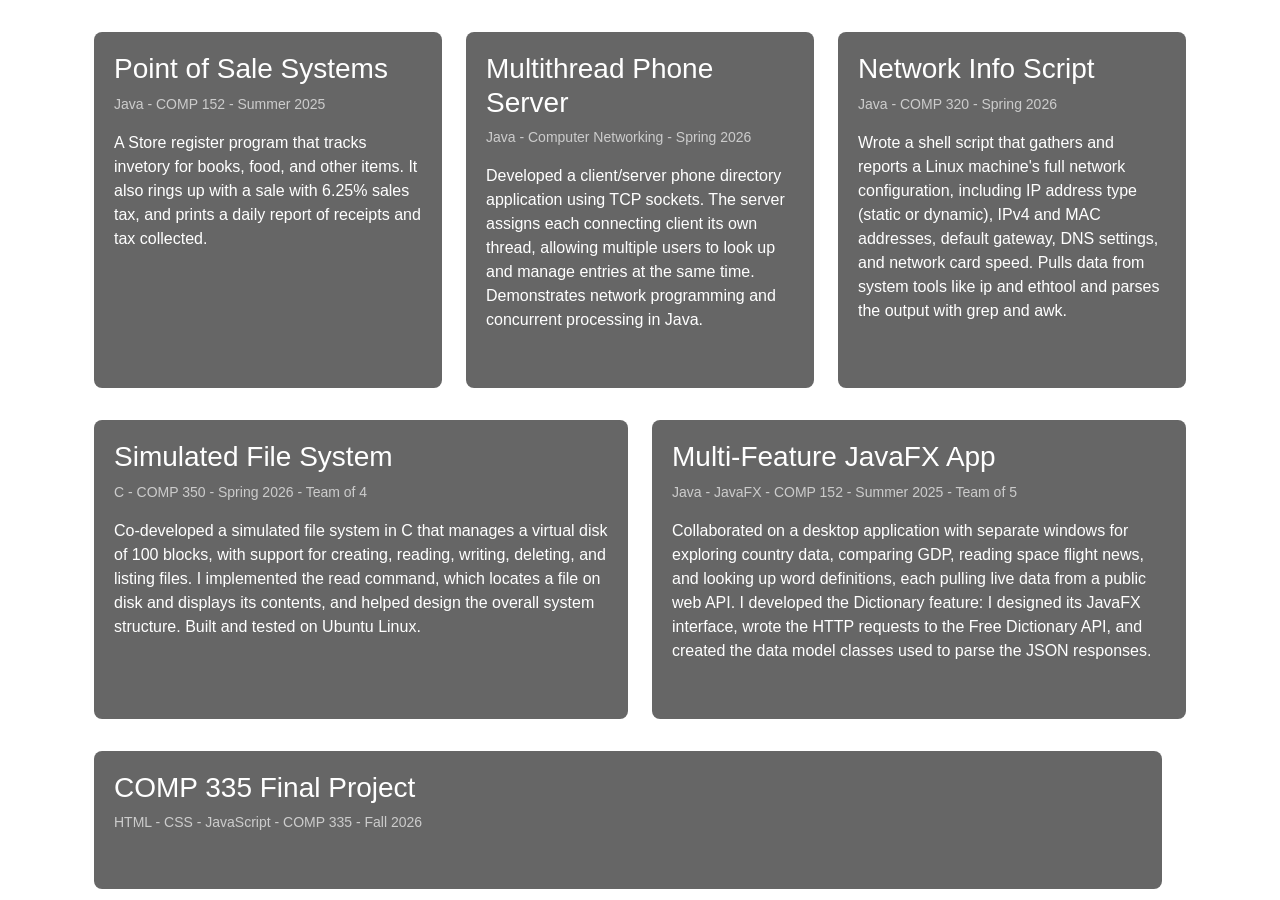
==== project.html @ dc5d20bc "Project.html added where it displays projects done along with project.css which styles the structure" ====
<!DOCTYPE html>
<html>
    <head>
        <meta charset="utf-8">
        <meta name="viewport" content="width=device-width, initial-scale=1">
        <title> Projects </title>
        <link href="https://cdn.jsdelivr.net/npm/bootstrap@5.3.8/dist/css/bootstrap.min.css" rel="stylesheet" integrity="sha384-sRIl4kxILFvY47J16cr9ZwB07vP4J8+LH7qKQnuqkuIAvNWLzeN8tE5YBujZqJLB" crossorigin="anonymous">
        <link rel="stylesheet" href="project.css">
    </head>
    <body>
        <video autoplay muted loop>
            <source src="background.mp4" type="video/mp4">
        </video>
        <div class="container pojects-page">
        <div class="container">
            <div class="row">
                <h5> Projects </h5>
                <div class="col">
                 <div class="project-card">
                    <h3>Point of Sale Systems</h3>
                    <p class="project-info">Java - COMP 152 - Summer 2025</p>
                    <p>
                        A Store register program that tracks invetory for books, food, and other items.
                        It also rings up with a sale with 6.25% sales tax, and prints a daily report
                        of receipts and tax collected.
                    </p>
                </div>
                </div>

                 <div class="col">
                    <div class="project-card">
                        <h3>Multithread Phone Server</h3>
                        <p class="project-info">Java - Computer Networking - Spring 2026</p>
                        <p>
                            Developed a client/server phone directory application using TCP sockets.
                            The server assigns each connecting client its own thread, allowing multiple users to look up and manage entries at the same time.
                            Demonstrates network programming and concurrent processing in Java.
                        </p>
                    </div>
                </div>

                <div class="col">
                    <div class="project-card">
                        <h3>Network Info Script</h3>
                        <p class="project-info">Java - COMP 320 - Spring 2026</p>
                        <p>
                            Wrote a shell script that gathers and reports a Linux machine's full network configuration, including IP address type (static or dynamic), IPv4 and MAC addresses, 
                            default gateway, DNS settings, and network card speed. Pulls data from system tools like ip and ethtool and parses the output with grep and awk.
                        </p>
                    </div>
                </div>
            </div>
        
            <div class="row">
                <h5> Group Projects</h5>
                <div class="col">
                    <div class="project-card">
                    <h3>Simulated File System</h3>
                    <p class="project-info">C - COMP 350 - Spring 2026 - Team of 4</p>
                    <p>
                        Co-developed a simulated file system in C that manages a virtual disk of 100 blocks, with support for creating, reading, writing, deleting, and listing files.
                        I implemented the read command, which locates a file on disk and displays its contents, and helped design the overall system structure. Built and tested on Ubuntu Linux.
                    </p>
                </div>

                </div>
                <div class="col">
                    <div class="project-card">
                    <h3>Multi-Feature JavaFX App</h3>
                    <p class="project-info">Java - JavaFX - COMP 152 - Summer 2025 - Team of 5</p>
                    <p>
                        Collaborated on a desktop application with separate windows for exploring country data, comparing GDP, reading space flight news, and looking up word definitions, 
                        each pulling live data from a public web API. I developed the Dictionary feature: I designed its JavaFX interface, wrote the HTTP requests to the Free Dictionary API, 
                        and created the data model classes used to parse the JSON responses.
                    </p>
                </div>

            </div>
            <div class="row">
                <h5>COMING SOON..</h5>
                <div class="col">
                    <div class="project-card">
                        <h3>COMP 335 Final Project</h3>
                        <p class="project-info">HTML - CSS - JavaScript - COMP 335 - Fall 2026 </p>
                        <p>

                        </p>
                    </div>
                </div>
            </div>
        </div>

    </div>


    </body>
</html>
---- project.css ----
body{
    font-family: Arial, sans-serif;
    color: white;
}

video {
    position: fixed;
    top: 0;
    left: 0;
    width: 100%;
    height: 100%;
    object-fit: cover;
    z-index: -1;
}

.projects-page {
    margin-top: 50px;
    margin-bottom: 50px;
}

.section-title {
    margin-top: 40px;
    margin-bottom: 20px;
}

.project-card {
    background-color: rgba(0, 0, 0, 0.6);
    padding:20px;
    border-radius: 8px;
    height: 100%;
    margin-bottom: 20px;
}

.project-info { 
    color: #cccccc;
    font-size: 14px;
}

@media (max-width: 768px) {
    .project-page{
        margin-top: 30px
    }
    .project-card{
        padding: 15px;
    }
}

@media (max-width: 576px) {
    h1{
        font-size: 28px;
    }

    .project-card h3 {
        font-size: 20px;
    }
}
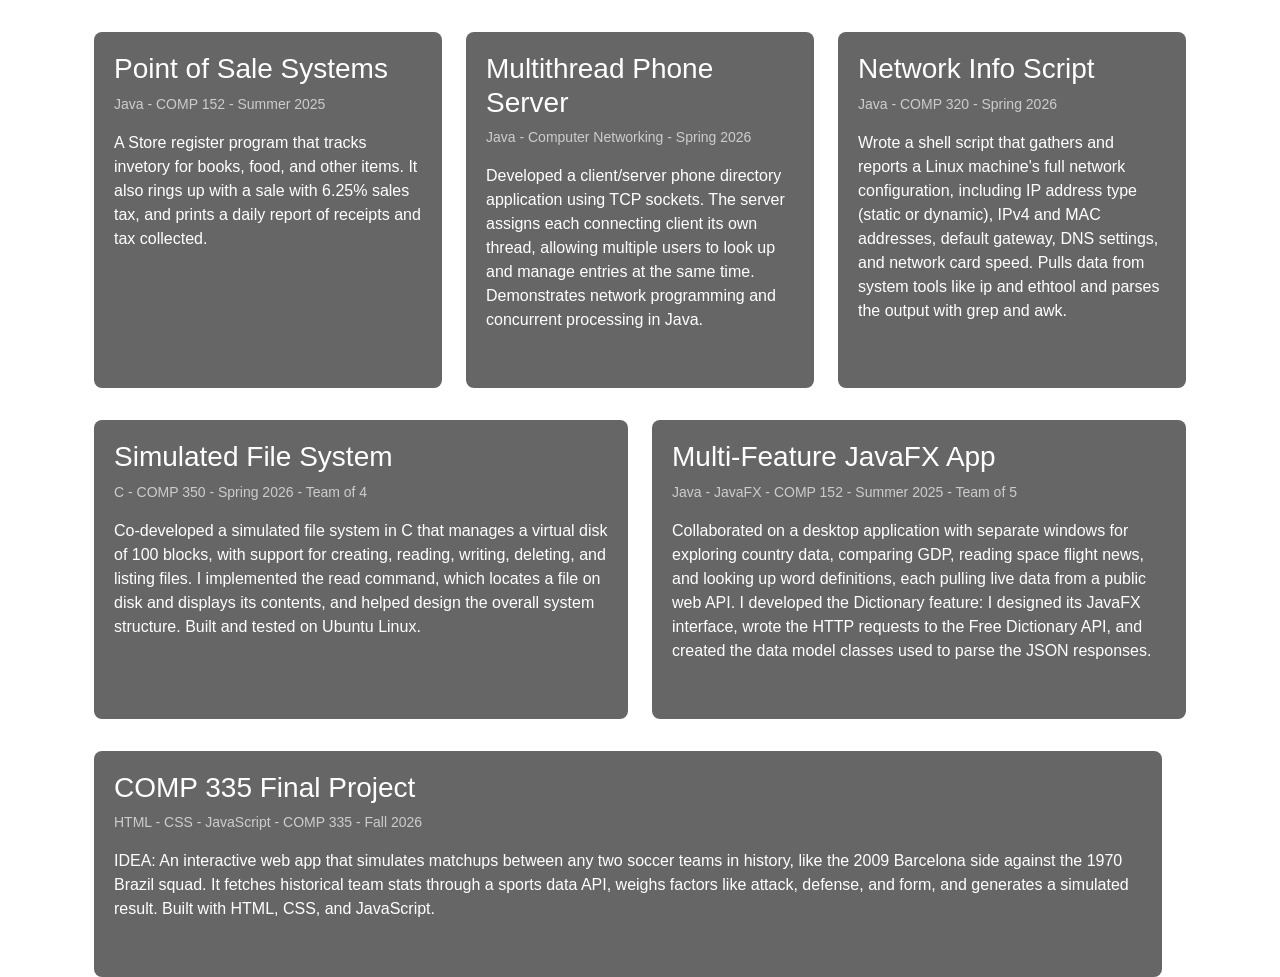
==== commit e25a4dbd: "added idea description" ====
--- a/project.html
+++ b/project.html
@@ -83,7 +83,9 @@
                         <h3>COMP 335 Final Project</h3>
                         <p class="project-info">HTML - CSS - JavaScript - COMP 335 - Fall 2026 </p>
                         <p>
-
+                            IDEA: An interactive web app that simulates matchups between any two soccer teams in history, like the 2009 Barcelona side against the 1970 Brazil squad. It fetches 
+                            historical team stats through a sports data API, weighs factors like attack, defense, and form,
+                            and generates a simulated result. Built with HTML, CSS, and JavaScript. 
                         </p>
                     </div>
                 </div>
